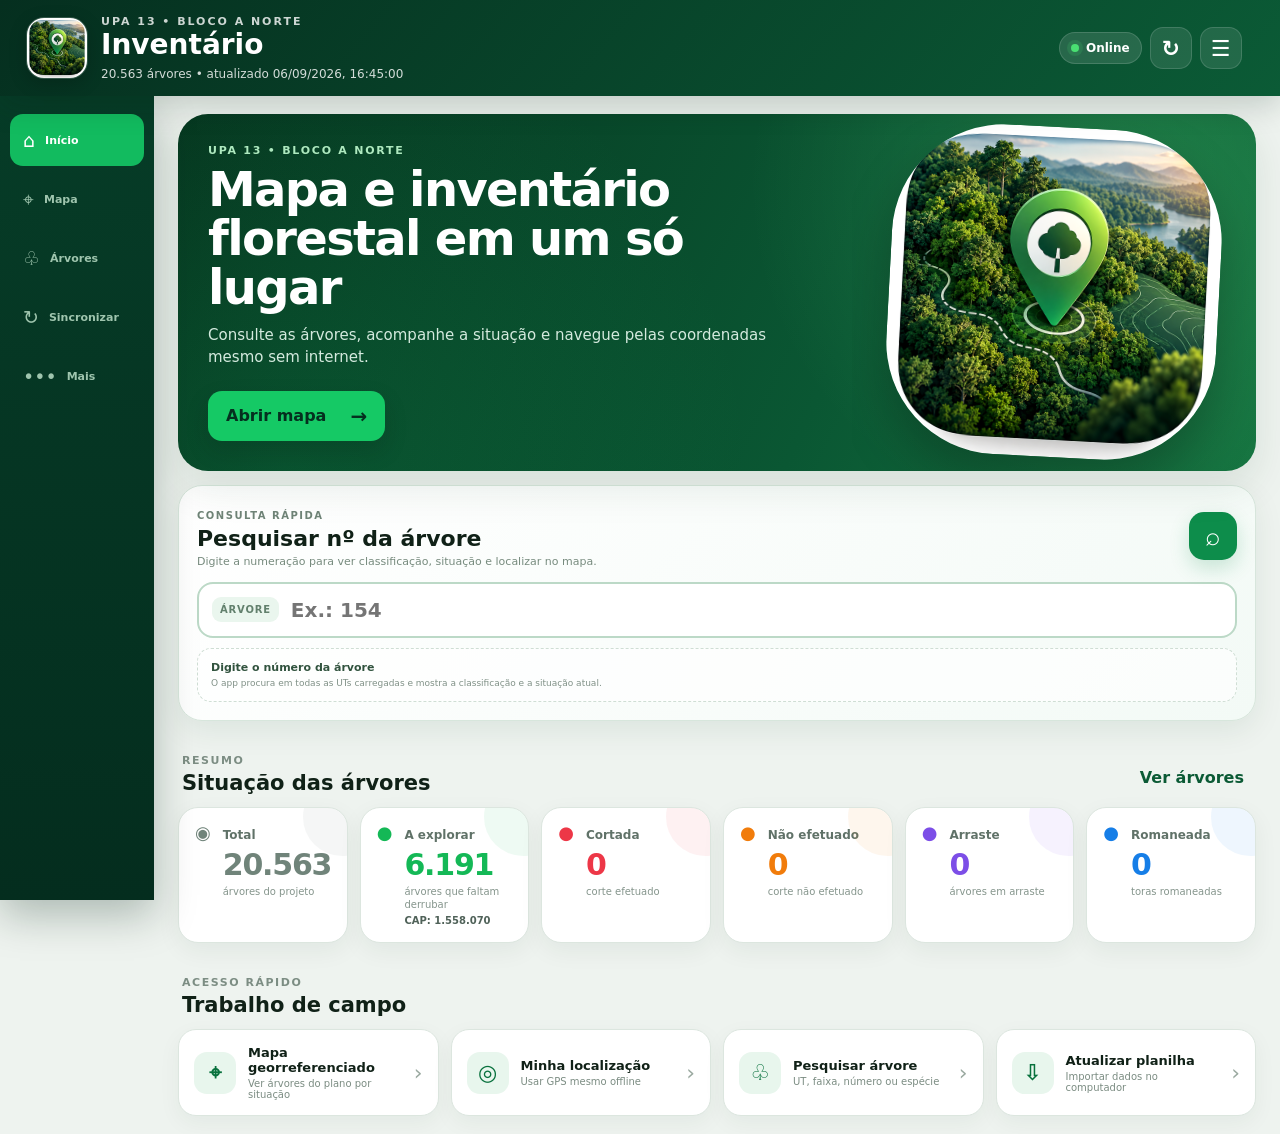
==== index.html @ c6505a41 "Add files via upload" ====
<!doctype html>
<html lang="pt-BR">
<head>
  <meta charset="utf-8">
  <meta name="viewport" content="width=device-width,initial-scale=1,viewport-fit=cover,user-scalable=no">
  <meta name="theme-color" content="#062d1d">
  <title>Inventário</title>
  <link rel="manifest" href="manifest.webmanifest">
  <link rel="stylesheet" href="styles.css">
</head>
<body>
<div class="app-shell">
  <header class="app-header">
    <div class="brand-block">
      <img src="app_icon.png" class="brand-icon" alt="">
      <div>
        <div class="mobile-brand">NOBRE FLORESTAL</div><div class="brand-name" id="projectHeaderName">UPA 13 • BLOCO A NORTE</div>
        <h1>Inventário</h1>
        <div class="header-meta"><span id="syncStatus">Sem dados carregados</span></div>
      </div>
    </div>
    <div class="header-actions">
      <span id="networkPill" class="network-pill"><i></i><span>Online</span></span>
      <button class="icon-action" id="syncBtn" title="Sincronizar" aria-label="Sincronizar">↻</button>
      <button class="icon-action" id="settingsBtn" title="Configurações" aria-label="Configurações">☰</button>
    </div>
  </header>

  <main class="main-content">
    <section class="screen active" id="homeScreen">
      <div class="hero-card">
        <div class="hero-copy">
          <span class="hero-kicker" id="projectHeroName">UPA 13 • BLOCO A NORTE</span>
          <h2>Mapa e inventário florestal em um só lugar</h2>
          <p>Consulte as árvores, acompanhe a situação e navegue pelas coordenadas mesmo sem internet.</p>
          <button class="primary-cta" data-go="map">Abrir mapa <span>→</span></button>
        </div>
        <div class="hero-art"><img src="app_icon.png" alt="Mapa florestal"></div>
      </div>


      <section class="home-tree-search">
        <div class="home-search-head">
          <div>
            <span>Consulta rápida</span>
            <h3>Pesquisar nº da árvore</h3>
            <p>Digite a numeração para ver classificação, situação e localizar no mapa.</p>
          </div>
          <div class="home-search-icon">⌕</div>
        </div>
        <div class="home-search-input">
          <span>Árvore</span>
          <input id="homeTreeSearch" inputmode="numeric" autocomplete="off" placeholder="Ex.: 154">
          <button id="homeTreeClear" hidden aria-label="Limpar pesquisa">×</button>
        </div>
        <div class="home-search-results" id="homeSearchResults">
          <div class="home-search-empty">
            <b>Digite o número da árvore</b>
            <small>O app procura em todas as UTs carregadas e mostra a classificação e a situação atual.</small>
          </div>
        </div>
      </section>

      <div class="section-title"><div><span>Resumo</span><h3>Situação das árvores</h3></div><button class="ghost-btn" data-go="trees">Ver árvores</button></div>
      <section class="kpi-grid">
        <article class="kpi-card total"><div class="kpi-icon">◉</div><div><span>Total</span><strong id="kpiTotal">0</strong><small>árvores do projeto</small></div></article>
        <article class="kpi-card explorar"><div class="kpi-icon">●</div><div><span>A explorar</span><strong id="kpiExplorar">0</strong><small id="kpiExplorarMeta">árvores que faltam derrubar</small><em id="kpiExplorarCap">CAP: 0</em></div></article>
        <article class="kpi-card cortada"><div class="kpi-icon">●</div><div><span>Cortada</span><strong id="kpiCorte">0</strong><small>corte efetuado</small></div></article>
        <article class="kpi-card nao"><div class="kpi-icon">●</div><div><span>Não efetuado</span><strong id="kpiNao">0</strong><small>corte não efetuado</small></div></article>
        <article class="kpi-card arraste"><div class="kpi-icon">●</div><div><span>Arraste</span><strong id="kpiArraste">0</strong><small>árvores em arraste</small></div></article>
        <article class="kpi-card romaneada"><div class="kpi-icon">●</div><div><span>Romaneada</span><strong id="kpiRomaneada">0</strong><small>toras romaneadas</small></div></article>
      </section>

      <div class="section-title"><div><span>Acesso rápido</span><h3>Trabalho de campo</h3></div></div>
      <div class="quick-grid">
        <button class="quick-card" data-go="map"><b class="quick-symbol">⌖</b><span><strong>Mapa georreferenciado</strong><small>Ver árvores do plano por situação</small></span><i>›</i></button>
        <button class="quick-card" id="locateQuick"><b class="quick-symbol">◎</b><span><strong>Minha localização</strong><small>Usar GPS mesmo offline</small></span><i>›</i></button>
        <button class="quick-card" data-go="trees"><b class="quick-symbol">♧</b><span><strong>Pesquisar árvore</strong><small>UT, faixa, número ou espécie</small></span><i>›</i></button>
        <button class="quick-card" id="importQuick"><b class="quick-symbol">⇩</b><span><strong>Atualizar planilha</strong><small>Importar dados no computador</small></span><i>›</i></button>
      </div>
    </section>

    <section class="screen map-screen" id="mapScreen">
      <div class="mobile-field-dashboard map-search-only">
        <div class="mobile-map-search">
          <span>⌕</span><input id="mapTreeSearch" inputmode="numeric" autocomplete="off" placeholder="Pesquisar nº da árvore..."><button id="mapTreeSearchBtn">Buscar</button>
        </div>
      </div>
      <div class="map-topbar">
        <div>
          <span id="projectMapName">UPA 13 • BLOCO A NORTE</span>
          <strong>Mapa georreferenciado</strong>
        </div>
        <div class="map-actions">
          <button class="map-round" id="filterMapBtn" title="Filtros">≡</button>
          <button class="map-round nav-location-btn" id="myLocationBtn" title="Minha localização / acompanhar GPS"><span class="nav-location-pointer">➤</span></button>
          <button class="map-round label-toggle active" id="labelsToggleBtn" title="Mostrar/ocultar numeração">Nº</button>
          <button class="map-round trees-toggle active" id="treesToggleBtn" title="Mostrar/ocultar árvores">Árv</button>
          <button class="map-round" id="fitMapBtn" title="Enquadrar">⌗</button>
        </div>
      </div>
      <div class="map-wrap" id="mapWrap">
        <canvas id="geoMap"></canvas>
        <div class="map-tools-dock" id="mapToolsDock" hidden>
          <button class="dock-btn" id="dockCenterBtn" title="Marcar ponto no mapa">📍</button>
          <button class="dock-btn" id="dockLabelBtn" title="Mostrar/ocultar numeração">✎</button>
          <button class="dock-btn" id="dockTrackBtn" title="Novo rastreio">〰</button>
          <button class="dock-btn" id="dockExportBtn" title="Exportar SHP">▤</button>
          <button class="dock-btn" id="dockFitBtn" title="Enquadrar mapa">⬈</button>
          <button class="dock-btn" id="dockTargetBtn" title="Centralizar localização">◎</button>
        </div>
        <div class="map-count" id="mapCount">0 árvores no mapa</div>
        <div class="map-legend" id="mapLegend">
          <span><i class="c-explorar"></i>A explorar</span>
          <span><i class="c-cortada"></i>Cortada</span>
          <span><i class="c-nao"></i>Não efetuado</span>
          <span><i class="c-arraste"></i>Arraste</span>
          <span><i class="c-romaneada"></i>Romaneada</span>
          <span class="map-note">A árvore permanece no mapa e troca de cor conforme a situação.</span>
        </div>
        <div class="nav-hud" id="navHud" hidden>
          <div class="nav-arrow" id="navArrow"><span>▲</span></div>
          <div><small>NAVEGAÇÃO OFFLINE</small><strong id="navDistance">—</strong><span id="navBearing">Aguardando GPS...</span></div>
          <button id="stopNavBtn">Parar</button>
        </div>
      </div>
      <div class="map-bottom-panel">
        <button class="track-toggle bottom" id="trackToggleBtn" title="Iniciar ou parar rastreamento do percurso"><span>●</span><b>Novo rastreio</b></button>
        <div class="track-hud bottom" id="trackHud" hidden>
          <div class="track-rec" id="trackRecDot">●</div>
          <div><small id="trackStatusText">ÚLTIMO PERCURSO</small><strong id="trackDistance">0 m</strong><span id="trackInfo">0 pontos • 00:00</span></div>
          <button id="trackExportBtn" hidden>Exportar SHP</button>
        </div>
      </div>
    </section>

    <section class="screen" id="treesScreen">
      <div class="screen-heading">
        <div><span>Inventário</span><h2>Árvores</h2><p id="resultCount">0 árvores</p></div>
        <button class="filter-button" id="filterTreesBtn">Filtros <b id="filterCount" hidden>0</b></button>
      </div>
      <div class="search-box"><span>⌕</span><input id="searchInput" placeholder="Buscar nº, espécie, UT, faixa, motosserrista..."><button id="clearSearch" hidden>×</button></div>
      <div class="status-chips" id="statusChips">
        <button class="active" data-status="">Todas</button><button data-status="A EXPLORAR">A explorar</button><button data-status="CORTADA">Cortada</button><button data-status="CORTE NÃO EFETUADO">Não efetuado</button><button data-status="ARRASTE">Arraste</button><button data-status="ROMANEADA">Romaneada</button>
      </div>
      <div class="tree-list" id="treeList"></div>
      <div class="pager" id="pager"><button id="prevPage">← Anterior</button><span id="pageInfo">1 / 1</span><button id="nextPage">Próxima →</button></div>
    </section>
  </main>

  <nav class="bottom-nav" id="bottomNav">
    <button class="active" data-go="home"><span>⌂</span><b>Início</b></button>
    <button data-go="map"><span>⌖</span><b>Mapa</b></button>
    <button data-go="trees"><span>♧</span><b>Árvores</b></button>
    <button id="navSync"><span>↻</span><b>Sincronizar</b></button>
    <button id="navMore"><span>•••</span><b>Mais</b></button>
  </nav>
</div>

<input id="excelFile" type="file" accept=".xls,.xlsx,.xlsm,.csv" hidden>
<input id="mapImageFile" type="file" accept="image/png,image/jpeg,image/webp" hidden>

<dialog id="filterDialog" class="modal-dialog">
  <form method="dialog" class="modal-card" onsubmit="return false">
    <div class="modal-head"><div><span>Refinar resultados</span><h2>Filtros</h2></div><button class="close-modal" type="button" value="cancel">×</button></div>
    <label>UT<select id="utFilter"><option value="">Todas</option></select></label>
    <label>Faixa<select id="faixaFilter"><option value="">Todas</option></select></label>
    <label>Motosserrista<select id="motoFilter"><option value="">Todos</option></select></label>
    <label>Situação<select id="statusFilter"><option value="">Todas</option><option>A EXPLORAR</option><option>CORTADA</option><option>CORTE NÃO EFETUADO</option><option>ARRASTE</option><option>ROMANEADA</option><option>SEM SITUAÇÃO</option></select></label>
    <div class="modal-actions"><button class="secondary-btn" id="clearFiltersBtn">Limpar</button><button class="primary-btn" id="applyFiltersBtn">Aplicar</button></div>
  </form>
</dialog>

<dialog id="settingsDialog" class="modal-dialog">
  <form method="dialog" class="modal-card settings-card" onsubmit="return false">
    <div class="modal-head"><div><span>Nobre Florestal</span><h2>Configurações</h2></div><button class="close-modal" type="button" value="cancel">×</button></div>
    <div class="setting-section"><h3>Sincronização PC ↔ celular</h3><p>Use a mesma URL e chave no computador e no celular. O celular guarda a última atualização para trabalhar offline.</p>
      <div class="settings-lock-row"><span class="settings-lock-badge">Bloqueado</span><button class="secondary-btn" id="settingsEditBtn">✎ Editar</button></div>
      <label>URL do Apps Script<input id="apiUrl" placeholder="https://script.google.com/macros/s/.../exec"></label>
      <label>Chave de sincronização<input id="syncKey" placeholder="NOBRE-UPA13-2026"></label>
      <button class="primary-btn full" id="saveSettingsBtn">Salvar alterações</button>
    </div>
    <div class="setting-section"><h3>Dados</h3>
      <div class="last-file-card"><span>✓</span><div><strong>Última planilha salva</strong><small id="lastWorkbookInfo">Carregando...</small></div></div>
      <button class="settings-row" id="importBtn"><span>⇩</span><div><strong>Carregar planilha</strong><small>.xls, .xlsx ou .csv</small></div><i>›</i></button>
      <button class="settings-row" id="watchFileBtn"><span>↻</span><div><strong>Vincular planilha automática</strong><small>Chrome/Edge no computador</small></div><i>›</i></button>
      <button class="settings-row" id="refreshCloudBtn"><span>☁</span><div><strong>Buscar atualização</strong><small>Sincronizar agora</small></div><i>›</i></button>
    </div>
    <div class="setting-section pc-only project-map-section"><h3>Novo projeto / mapa georreferenciado</h3>
      <p>Para UPA 14, UPA 15 e outros projetos: carregue a nova planilha e depois o mapa. O nome da UPA é lido da planilha; o bloco pode ser lido da planilha ou informado aqui.</p>
      <div class="project-grid">
        <label>UPA<input id="projectUpaInput" placeholder="Ex.: 14"></label>
        <label>Bloco<input id="projectBlockInput" placeholder="Ex.: A NORTE"></label>
      </div>
      <div class="last-file-card map-file-card"><span>⌖</span><div><strong>Mapa atual do projeto</strong><small id="mapFileInfo">Mapa padrão UPA 13</small></div></div>
      <button class="settings-row" id="mapImportBtn"><span>▣</span><div><strong>Adicionar / trocar mapa</strong><small>PNG, JPG ou WEBP</small></div><i>›</i></button>
      <div class="map-calibration-card">
        <strong>Encaixe das árvores no mapa</strong>
        <small>Use “Auto encaixar” e, se necessário, ajuste os limites pelas coordenadas do mapa.</small>
        <div class="bounds-grid">
          <label>Norte<input id="mapNorthInput" inputmode="decimal"></label>
          <label>Sul<input id="mapSouthInput" inputmode="decimal"></label>
          <label>Oeste<input id="mapWestInput" inputmode="decimal"></label>
          <label>Leste<input id="mapEastInput" inputmode="decimal"></label>
        </div>
        <button class="secondary-btn full" id="autoFitBoundsBtn">Auto encaixar pelas árvores</button>
      </div>
      <button class="primary-btn full" id="saveProjectMapBtn">Salvar projeto e enviar aos celulares</button>
    </div>
    <div class="setting-section"><h3>Modo offline</h3><div class="offline-info"><b>✓</b><div><strong>Mapa e dados locais</strong><small>Depois da primeira sincronização, o inventário e o mapa do projeto ficam salvos no aparelho. A navegação usa GPS offline e mostra sua posição com ponto azul até o destino.</small></div></div></div>
  </form>
</dialog>

<dialog id="treeDialog" class="sheet-dialog">
  <div class="tree-sheet">
    <div class="sheet-grabber"></div>
    <button class="sheet-close" id="closeTreeDialog">×</button>
    <div class="tree-status" id="treeStatus"><i></i><span>Situação</span></div>
    <h2 id="treeDialogTitle">Árvore</h2>
    <p id="treeSubtitle"></p>
    <div class="tree-details" id="treeDetails"></div>
    <div class="tree-actions" id="treeActions"></div>
  </div>
</dialog>

<div class="toast" id="toast" hidden></div>
<script src="initial_data.js"></script>
<script src="app.js"></script>
</body>
</html>
---- styles.css ----
:root{
  --bg:#eef3ef;--surface:#fff;--surface2:#f7faf8;--ink:#102117;--muted:#6b7d72;--line:#dce6df;
  --brand:#073c26;--brand2:#0b5a35;--brand3:#0fa958;--green:#35d35f;--red:#ff404d;--amber:#ff8a19;--purple:#8b5cf6;--blue:#2693ff;--gray:#9aa7a0;
  --shadow:0 16px 42px rgba(7,55,32,.10);--shadow2:0 8px 24px rgba(7,55,32,.12);--radius:22px
}
*{box-sizing:border-box}html,body{margin:0;min-height:100%;background:var(--bg);color:var(--ink);font-family:Inter,ui-sans-serif,system-ui,-apple-system,"Segoe UI",Arial,sans-serif;-webkit-tap-highlight-color:transparent}button,input,select{font:inherit}button{cursor:pointer}.app-shell{min-height:100vh;padding-bottom:86px}.app-header{height:108px;padding:18px clamp(18px,3vw,42px);background:linear-gradient(130deg,#052f1f,#0b5b36);display:flex;align-items:center;justify-content:space-between;color:#fff;position:sticky;top:0;z-index:50;box-shadow:0 10px 28px rgba(2,35,20,.18)}.brand-block{display:flex;gap:13px;align-items:center}.brand-icon{width:62px;height:62px;border-radius:18px;object-fit:cover;box-shadow:0 5px 18px rgba(0,0,0,.18);border:1px solid rgba(255,255,255,.18)}.brand-name{font-size:11px;letter-spacing:.18em;opacity:.8;font-weight:800}.app-header h1{font-size:28px;line-height:1;margin:3px 0 8px}.header-meta{font-size:12px;opacity:.82}.header-actions{display:flex;align-items:center;gap:8px}.network-pill{display:flex;align-items:center;gap:7px;background:rgba(255,255,255,.12);border:1px solid rgba(255,255,255,.14);padding:8px 11px;border-radius:999px;font-size:12px;font-weight:800}.network-pill i{width:8px;height:8px;border-radius:50%;background:#49df72;box-shadow:0 0 0 4px rgba(73,223,114,.14)}.network-pill.offline i{background:#ffb22c}.icon-action{width:42px;height:42px;border-radius:13px;border:1px solid rgba(255,255,255,.14);background:rgba(255,255,255,.10);color:#fff;font-size:22px;font-weight:800}.main-content{max-width:1480px;margin:0 auto;padding:22px clamp(14px,3vw,36px)}.screen{display:none}.screen.active{display:block}.hero-card{min-height:260px;border-radius:30px;overflow:hidden;background:linear-gradient(115deg,#06351f 0%,#0a5733 62%,#157340 100%);color:#fff;display:grid;grid-template-columns:1.25fr .75fr;box-shadow:var(--shadow);position:relative}.hero-card:before{content:"";position:absolute;inset:0;background:radial-gradient(circle at 85% 20%,rgba(116,255,147,.18),transparent 36%),radial-gradient(circle at 10% 100%,rgba(20,190,102,.14),transparent 45%)}.hero-copy{padding:38px;position:relative;z-index:2;display:flex;flex-direction:column;align-items:flex-start;justify-content:center}.hero-kicker{font-size:11px;letter-spacing:.16em;font-weight:800;color:#aee9bf}.hero-copy h2{font-size:clamp(28px,4vw,48px);max-width:780px;line-height:1.02;margin:8px 0 12px;letter-spacing:-.035em}.hero-copy p{font-size:15px;line-height:1.5;max-width:620px;color:#d4eade;margin:0 0 22px}.primary-cta{border:0;background:#15c965;color:#052f1f;font-weight:900;padding:13px 18px;border-radius:14px;display:flex;gap:24px;align-items:center;box-shadow:0 10px 22px rgba(7,28,15,.18)}.primary-cta span{font-size:20px}.hero-art{position:relative;z-index:2;display:flex;align-items:center;justify-content:center;overflow:hidden}.hero-art img{width:min(330px,85%);aspect-ratio:1;object-fit:cover;border-radius:34%;transform:rotate(3deg);box-shadow:0 25px 50px rgba(0,0,0,.26)}.section-title{margin:28px 4px 12px;display:flex;justify-content:space-between;align-items:end;gap:14px}.section-title span,.screen-heading span,.modal-head span{font-size:11px;text-transform:uppercase;letter-spacing:.14em;color:#7c8d83;font-weight:900}.section-title h3{margin:3px 0 0;font-size:21px}.ghost-btn{border:0;background:transparent;color:var(--brand2);font-weight:900;padding:8px}.kpi-grid{display:grid;grid-template-columns:repeat(6,minmax(0,1fr));gap:12px}.kpi-card{min-height:130px;background:#fff;border:1px solid var(--line);border-radius:20px;padding:16px;box-shadow:0 8px 24px rgba(14,59,35,.06);display:flex;gap:12px;align-items:flex-start;position:relative;overflow:hidden}.kpi-card:after{content:"";position:absolute;width:78px;height:78px;border-radius:50%;right:-34px;top:-30px;background:currentColor;opacity:.07}.kpi-card .kpi-icon{font-size:18px;line-height:1;color:currentColor}.kpi-card span{font-size:12px;color:#607268;font-weight:800}.kpi-card strong{font-size:30px;line-height:1.1;display:block;margin:5px 0 4px;letter-spacing:-.04em}.kpi-card small{display:block;color:#85958c;font-size:10px;line-height:1.3}.kpi-card em{display:block;font-style:normal;color:#506259;font-size:10px;margin-top:4px;font-weight:800}.kpi-card.total{color:#70847a}.kpi-card.explorar{color:#14b856}.kpi-card.cortada{color:#ed3747}.kpi-card.nao{color:#f17c0b}.kpi-card.arraste{color:#7c4ee7}.kpi-card.romaneada{color:#167ee7}.quick-grid{display:grid;grid-template-columns:repeat(4,minmax(0,1fr));gap:12px}.quick-card{border:1px solid var(--line);background:#fff;border-radius:18px;padding:15px;text-align:left;display:flex;align-items:center;gap:12px;box-shadow:0 7px 22px rgba(12,57,33,.05);color:var(--ink)}.quick-card:hover{transform:translateY(-1px);box-shadow:var(--shadow2)}.quick-symbol{width:42px;height:42px;border-radius:13px;background:#e8f6ed;color:#08713d;display:grid;place-items:center;font-size:22px}.quick-card span{flex:1}.quick-card strong{font-size:13px;display:block}.quick-card small{font-size:10px;color:#7b8c82;display:block;margin-top:3px}.quick-card i{font-style:normal;font-size:22px;color:#9aa9a0}.map-screen.active{display:flex;flex-direction:column;height:calc(100vh - 216px);min-height:540px}.map-topbar{display:flex;justify-content:space-between;align-items:center;padding:0 4px 12px}.map-topbar span{display:block;font-size:10px;color:#75867c;font-weight:900;letter-spacing:.12em}.map-topbar strong{display:block;font-size:19px;margin-top:2px}.map-actions{display:flex;gap:7px}.map-round{width:42px;height:42px;border-radius:13px;background:#fff;border:1px solid var(--line);box-shadow:0 4px 14px rgba(10,55,32,.08);font-size:20px;color:#17492e}.map-wrap{position:relative;flex:1;min-height:440px;border-radius:24px;overflow:hidden;background:#e5ebe7;box-shadow:var(--shadow);border:1px solid #ccd9d0;touch-action:none}#geoMap{width:100%;height:100%;display:block;background:#fff}.zoom-control{position:absolute;right:14px;top:14px;background:#fff;border-radius:14px;box-shadow:0 6px 18px rgba(0,0,0,.14);overflow:hidden}.zoom-control button{display:block;width:44px;height:42px;border:0;background:#fff;font-size:23px;font-weight:800;color:#254835}.zoom-control button+button{border-top:1px solid #e4ebe6}.map-hint{position:absolute;left:50%;top:14px;transform:translateX(-50%);background:rgba(4,44,27,.88);color:#fff;font-size:10px;padding:8px 11px;border-radius:999px;pointer-events:none;white-space:nowrap}.map-legend{position:absolute;left:14px;bottom:14px;background:rgba(5,44,28,.92);color:#fff;padding:10px 12px;border-radius:14px;display:flex;flex-wrap:wrap;gap:8px 12px;max-width:min(600px,calc(100% - 28px));font-size:10px;box-shadow:0 8px 24px rgba(0,0,0,.18)}.map-legend span{display:flex;align-items:center;gap:5px}.map-legend i{width:9px;height:9px;border-radius:50%;border:1px solid rgba(255,255,255,.7)}.c-explorar{background:var(--green)}.c-cortada{background:var(--red)}.c-nao{background:var(--amber)}.c-arraste{background:var(--purple)}.c-romaneada{background:var(--blue)}.nav-hud{position:absolute;left:50%;bottom:58px;transform:translateX(-50%);width:min(620px,calc(100% - 28px));background:linear-gradient(115deg,#052f20,#0b6038);color:#fff;border-radius:19px;padding:12px 14px;display:grid;grid-template-columns:54px 1fr auto;gap:12px;align-items:center;box-shadow:0 12px 36px rgba(0,0,0,.28)}.nav-hud[hidden]{display:none}.nav-arrow{width:48px;height:48px;border-radius:50%;display:grid;place-items:center;background:#16c865;color:#042d1c;font-size:30px;font-weight:900;transition:transform .2s}.nav-hud small{display:block;font-size:8px;letter-spacing:.12em;color:#b9dfc7}.nav-hud strong{display:inline-block;font-size:22px;margin-right:10px}.nav-hud span{font-size:10px;color:#d3e9da}.nav-hud button{border:0;background:#ff4655;color:#fff;border-radius:11px;padding:10px 12px;font-weight:900}.screen-heading{display:flex;justify-content:space-between;gap:16px;align-items:end}.screen-heading h2{margin:2px 0 2px;font-size:29px}.screen-heading p{margin:0;color:#7d8d84;font-size:11px}.filter-button{border:1px solid var(--line);background:#fff;border-radius:13px;padding:10px 13px;font-weight:900;color:#234a34;box-shadow:0 5px 18px rgba(10,56,32,.07)}.filter-button b{background:#0d9b51;color:#fff;font-size:9px;border-radius:999px;padding:2px 5px}.search-box{margin:16px 0 10px;background:#fff;border:1px solid var(--line);border-radius:16px;height:50px;display:flex;align-items:center;padding:0 14px;gap:9px;box-shadow:0 5px 18px rgba(10,56,32,.05)}.search-box span{font-size:21px;color:#74867a}.search-box input{border:0;outline:0;flex:1;background:transparent;color:var(--ink);min-width:0}.search-box button{border:0;background:#edf3ef;width:28px;height:28px;border-radius:50%;font-size:18px;color:#607267}.status-chips{display:flex;gap:7px;overflow:auto;padding:2px 0 11px;scrollbar-width:none}.status-chips::-webkit-scrollbar{display:none}.status-chips button{border:1px solid #cfdad3;background:#fff;color:#53665b;border-radius:999px;padding:8px 11px;font-size:10px;font-weight:800;white-space:nowrap}.status-chips button.active{background:#0b7b44;color:#fff;border-color:#0b7b44}.tree-list{display:grid;grid-template-columns:repeat(2,minmax(0,1fr));gap:10px}.tree-row{border:1px solid var(--line);background:#fff;border-radius:17px;padding:12px 13px;display:grid;grid-template-columns:12px 1fr auto;gap:10px;align-items:center;box-shadow:0 5px 18px rgba(12,56,33,.04);text-align:left;color:var(--ink)}.tree-row .status-dot{width:11px;height:11px;border-radius:50%;box-shadow:0 0 0 4px rgba(0,0,0,.03)}.tree-main strong{font-size:13px;display:block}.tree-main b{font-size:11px;color:#31543e}.tree-main small{display:block;color:#7e8f85;font-size:10px;margin-top:2px}.tree-side{text-align:right}.tree-side span{display:block;font-size:9px;font-weight:900;border-radius:999px;padding:4px 6px;background:#eff4f0;max-width:120px}.tree-side i{font-style:normal;color:#9aaba1;font-size:20px}.pager{display:flex;justify-content:center;align-items:center;gap:16px;padding:16px 0}.pager button{border:1px solid var(--line);background:#fff;border-radius:11px;padding:8px 11px;font-size:10px;font-weight:900;color:#244a35}.pager span{font-size:10px;color:#77897e}.bottom-nav{position:fixed;left:50%;bottom:12px;transform:translateX(-50%);width:min(760px,calc(100% - 22px));height:66px;background:rgba(5,48,31,.96);backdrop-filter:blur(18px);border:1px solid rgba(255,255,255,.10);border-radius:22px;display:grid;grid-template-columns:repeat(5,1fr);z-index:60;box-shadow:0 15px 40px rgba(4,36,22,.28);padding:5px}.bottom-nav button{border:0;background:transparent;color:#9fc5ae;border-radius:15px;display:flex;flex-direction:column;align-items:center;justify-content:center;gap:2px}.bottom-nav button.active{background:rgba(40,215,107,.15);color:#50e67f}.bottom-nav span{font-size:20px;line-height:1}.bottom-nav b{font-size:9px}.modal-dialog,.sheet-dialog{border:0;padding:0;background:transparent}.modal-dialog::backdrop,.sheet-dialog::backdrop{background:rgba(2,24,14,.55);backdrop-filter:blur(3px)}.modal-card{width:min(520px,92vw);max-height:88vh;overflow:auto;background:#f9fcfa;border-radius:23px;padding:20px;box-shadow:0 25px 90px rgba(0,0,0,.32)}.modal-head{display:flex;justify-content:space-between;align-items:start;margin-bottom:15px}.modal-head h2{margin:2px 0 0;font-size:25px}.close-modal,.sheet-close{border:0;background:#edf3ef;color:#52675a;border-radius:50%;width:36px;height:36px;font-size:22px}.modal-card label{display:flex;flex-direction:column;gap:6px;font-size:10px;text-transform:uppercase;letter-spacing:.08em;font-weight:900;color:#61756a;margin-bottom:10px}.modal-card input,.modal-card select{height:45px;border:1px solid #cedbd2;background:#fff;border-radius:12px;padding:0 12px;outline:0;color:#1e3928;text-transform:none;letter-spacing:0;font-weight:600}.modal-actions{display:grid;grid-template-columns:1fr 1fr;gap:9px;margin-top:14px}.primary-btn,.secondary-btn{border:0;border-radius:13px;padding:12px;font-weight:900}.primary-btn{background:#0eaa58;color:#fff}.secondary-btn{background:#e7efe9;color:#31523d}.primary-btn.full{width:100%}.setting-section{padding:14px 0;border-top:1px solid #e1e9e3}.setting-section:first-of-type{border-top:0}.setting-section h3{font-size:13px;margin:0 0 6px}.setting-section p{font-size:10px;line-height:1.5;color:#778a7e;margin:0 0 12px}.settings-row{width:100%;border:0;background:#fff;border-bottom:1px solid #edf1ee;padding:11px 7px;display:grid;grid-template-columns:36px 1fr auto;align-items:center;gap:8px;text-align:left;color:#163323}.settings-row>span{width:34px;height:34px;border-radius:10px;background:#e9f7ee;display:grid;place-items:center;color:#0c8848;font-size:18px}.settings-row strong{display:block;font-size:11px}.settings-row small{display:block;font-size:9px;color:#809087;margin-top:2px}.settings-row i{font-style:normal;color:#98a79f;font-size:19px}.offline-info{display:flex;gap:10px;background:#eaf8ef;border:1px solid #cfead9;border-radius:14px;padding:12px;color:#205737}.offline-info>b{width:27px;height:27px;display:grid;place-items:center;border-radius:50%;background:#18bd5f;color:#fff}.offline-info strong{display:block;font-size:11px}.offline-info small{display:block;font-size:9px;color:#5f7c69;line-height:1.45;margin-top:3px}.sheet-dialog{margin:auto auto 0;width:100%;max-width:none}.tree-sheet{position:relative;width:min(680px,100%);margin:0 auto;background:#f9fcfa;border-radius:28px 28px 0 0;padding:12px 20px max(22px,env(safe-area-inset-bottom));max-height:86vh;overflow:auto;box-shadow:0 -20px 60px rgba(0,0,0,.28)}.sheet-grabber{width:44px;height:5px;border-radius:99px;background:#c5d2ca;margin:0 auto 12px}.sheet-close{position:absolute;right:18px;top:17px}.tree-status{display:flex;align-items:center;gap:7px;font-size:11px;font-weight:900;text-transform:uppercase;letter-spacing:.05em}.tree-status i{width:11px;height:11px;border-radius:50%}.tree-sheet h2{font-size:26px;margin:7px 0 2px}.tree-sheet>p{margin:0 0 14px;color:#75877c;font-size:11px}.tree-details{display:grid;grid-template-columns:repeat(3,1fr);gap:8px}.detail{background:#fff;border:1px solid #e0e8e2;border-radius:13px;padding:9px}.detail span{font-size:8px;text-transform:uppercase;letter-spacing:.08em;color:#83938a;font-weight:900;display:block}.detail strong{font-size:11px;display:block;margin-top:3px;word-break:break-word}.tree-actions{display:grid;grid-template-columns:1.4fr 1fr 1fr;gap:8px;margin-top:14px}.tree-actions button{border:0;border-radius:13px;padding:12px 8px;font-size:10px;font-weight:900}.tree-actions .nav-offline{background:#0fb85d;color:#fff}.tree-actions .maps-online{background:#e8f1eb;color:#24543a}.tree-actions .waze-online{background:#e8f1eb;color:#24543a}.toast{position:fixed;left:50%;bottom:92px;transform:translateX(-50%);z-index:1000;background:#073c27;color:#fff;padding:11px 14px;border-radius:12px;box-shadow:0 12px 30px rgba(0,0,0,.24);font-size:11px;max-width:90vw}.toast[hidden]{display:none}

.home-tree-search{margin:18px 0 4px;background:linear-gradient(135deg,#ffffff,#f3faf6);border:1px solid #d7e6dc;border-radius:24px;padding:18px;box-shadow:0 10px 30px rgba(8,61,34,.08)}
.home-search-head{display:flex;align-items:center;justify-content:space-between;gap:18px}
.home-search-head span{font-size:10px;text-transform:uppercase;letter-spacing:.15em;color:#6f8477;font-weight:900}
.home-search-head h3{font-size:22px;margin:3px 0 4px}
.home-search-head p{margin:0;color:#778b7e;font-size:11px}
.home-search-icon{width:48px;height:48px;border-radius:15px;background:#0d8d4b;color:#fff;display:grid;place-items:center;font-size:26px;box-shadow:0 8px 20px rgba(13,141,75,.2)}
.home-search-input{margin-top:14px;height:56px;border:2px solid #bcd9c7;border-radius:16px;background:#fff;display:flex;align-items:center;padding:0 13px;gap:10px;transition:.2s}
.home-search-input:focus-within{border-color:#10a958;box-shadow:0 0 0 4px rgba(16,169,88,.10)}
.home-search-input>span{font-size:10px;font-weight:900;letter-spacing:.08em;text-transform:uppercase;color:#62806d;background:#eaf6ee;padding:7px 8px;border-radius:9px}
.home-search-input input{border:0;outline:0;flex:1;min-width:0;font-size:20px;font-weight:800;color:#153d28;background:transparent}
.home-search-input button{border:0;background:#eef4f0;color:#536b5c;width:30px;height:30px;border-radius:50%;font-size:20px}
.home-search-results{margin-top:10px;display:grid;gap:8px}
.home-search-empty{border:1px dashed #cfded4;background:rgba(255,255,255,.65);border-radius:14px;padding:12px 13px}
.home-search-empty b{display:block;font-size:11px;color:#31533e}
.home-search-empty small{display:block;font-size:9px;color:#809187;margin-top:3px;line-height:1.4}
.home-result-row{width:100%;border:1px solid #dbe7df;background:#fff;border-radius:15px;padding:11px 12px;display:grid;grid-template-columns:12px 1fr auto;gap:10px;align-items:center;text-align:left;color:var(--ink);box-shadow:0 5px 16px rgba(8,54,31,.04)}
.home-result-row .result-dot{width:11px;height:11px;border-radius:50%}
.home-result-main strong{display:block;font-size:13px}
.home-result-main b{display:block;font-size:10px;color:#42634e;margin-top:2px}
.home-result-main small{display:block;font-size:9px;color:#7a8d81;margin-top:2px}
.home-result-side{text-align:right;display:flex;flex-direction:column;align-items:flex-end;gap:4px}
.home-result-side .class-badge{font-size:8px;font-weight:900;border-radius:999px;padding:4px 7px;background:#eef5f0;color:#3a5b46;max-width:130px}
.home-result-side .status-badge{font-size:8px;font-weight:900;color:#fff;border-radius:999px;padding:4px 7px}
.map-count{position:absolute;right:14px;bottom:14px;background:rgba(255,255,255,.94);color:#254633;padding:8px 10px;border-radius:11px;font-size:9px;font-weight:900;box-shadow:0 5px 18px rgba(0,0,0,.14)}
.classification-pill{display:inline-flex;align-items:center;gap:5px;border-radius:999px;background:#e8f5ed;color:#1d6239;padding:5px 8px;font-size:9px;font-weight:900;text-transform:uppercase;letter-spacing:.04em;margin-left:8px}

@media(max-width:1100px){.kpi-grid{grid-template-columns:repeat(3,1fr)}.quick-grid{grid-template-columns:repeat(2,1fr)}.hero-card{grid-template-columns:1.4fr .6fr}.tree-list{grid-template-columns:1fr}}
@media(max-width:700px){.app-header{height:92px;padding:13px 14px}.brand-icon{width:50px;height:50px;border-radius:15px}.brand-name{font-size:9px}.app-header h1{font-size:23px;margin-bottom:5px}.header-meta{font-size:9px;max-width:210px;white-space:nowrap;overflow:hidden;text-overflow:ellipsis}.network-pill{padding:7px 9px}.network-pill span{display:none}.icon-action{width:38px;height:38px}.main-content{padding:12px 10px}.hero-card{min-height:205px;grid-template-columns:1fr}.hero-copy{padding:23px}.hero-copy h2{font-size:28px;max-width:88%;margin-top:6px}.hero-copy p{font-size:12px;max-width:82%}.hero-art{position:absolute;right:-30px;bottom:-30px;width:180px;opacity:.38}.hero-art img{width:100%;border-radius:35%}.kpi-grid{grid-template-columns:repeat(2,1fr);gap:8px}.kpi-card{min-height:112px;padding:12px}.kpi-card strong{font-size:25px}.quick-grid{grid-template-columns:1fr;gap:8px}.quick-card{padding:12px}.section-title{margin-top:20px}.map-screen.active{height:calc(100vh - 184px);min-height:470px}.map-topbar{padding:0 3px 8px}.map-topbar strong{font-size:16px}.map-round{width:38px;height:38px}.map-wrap{border-radius:19px;min-height:390px}.map-hint{top:10px;font-size:8px;max-width:68%;overflow:hidden;text-overflow:ellipsis}.map-legend{left:10px;bottom:10px;right:10px;max-width:none;padding:8px 9px;font-size:8px}.zoom-control{right:10px;top:56px}.zoom-control button{width:38px;height:37px}.nav-hud{bottom:48px;grid-template-columns:44px 1fr auto;padding:10px}.nav-arrow{width:40px;height:40px}.nav-hud strong{font-size:18px}.screen-heading h2{font-size:25px}.tree-details{grid-template-columns:repeat(2,1fr)}.tree-actions{grid-template-columns:1fr 1fr}.tree-actions .nav-offline{grid-column:1/-1;order:-1}.bottom-nav{bottom:7px;height:62px;border-radius:19px}.modal-card{padding:17px}.tree-sheet{padding-left:14px;padding-right:14px}}
@media(max-width:390px){.kpi-card{min-height:105px}.kpi-card .kpi-icon{display:none}.kpi-card strong{font-size:23px}.tree-details{grid-template-columns:1fr 1fr}.hero-copy h2{font-size:25px}.hero-copy p{max-width:90%}}


@media(max-width:700px){
  .home-tree-search{padding:14px;border-radius:19px;margin-top:12px}
  .home-search-head h3{font-size:18px}
  .home-search-head p{font-size:9px}
  .home-search-icon{width:42px;height:42px;border-radius:13px}
  .home-search-input{height:52px}
  .home-search-input input{font-size:18px}
  .home-result-row{grid-template-columns:10px 1fr auto;padding:10px}
  .home-result-side .class-badge,.home-result-side .status-badge{font-size:7px}
  .map-count{right:10px;bottom:52px;font-size:8px}
}

/* V2.4 — visual de campo aprovado */
.map-note{opacity:.78;font-size:9px}.kpi-card.sem{color:#7d8d84}
@media(min-width:1101px){
  .app-shell{padding-bottom:0;padding-left:154px}.app-header{height:96px;margin-left:-154px;padding-left:26px}.main-content{max-width:none;padding:18px 24px}.bottom-nav{position:fixed;left:0;top:96px;bottom:0;width:154px;height:auto;transform:none;border-radius:0;background:linear-gradient(180deg,#063c27,#042d1e);display:flex;flex-direction:column;justify-content:flex-start;padding:18px 10px;gap:7px;border:0;z-index:45}.bottom-nav button{width:100%;height:52px;display:flex;flex-direction:row;justify-content:flex-start;gap:10px;padding:0 13px;border-radius:13px}.bottom-nav button.active{background:#12bb5f;border-color:#12bb5f;color:white}.bottom-nav span{font-size:19px}.bottom-nav b{font-size:11px}.map-screen.active{height:calc(100vh - 132px);min-height:650px}.map-wrap{border-radius:20px}.kpi-grid{grid-template-columns:repeat(6,minmax(150px,1fr))}.hero-card{min-height:225px}.hero-copy{padding:30px}.home-tree-search{margin-top:14px}.tree-sheet{border-radius:28px 28px 0 0}}


/* ===== V2.5 ANDROID — layout de campo aprovado ===== */
.mobile-brand,.mobile-field-dashboard{display:none}
@media(max-width:700px){
  :root{--mobile-dark:#063d28;--mobile-deep:#052f20;--mobile-green:#21d566;--mobile-card:#0b3225}
  html,body{background:#041f16;overscroll-behavior:none}
  body{color:#f5fff8}
  .app-shell{background:#061f17;min-height:100dvh;padding-bottom:76px}
  .app-header{height:74px;position:sticky;top:0;background:linear-gradient(180deg,#06422c,#053822);padding:9px 12px;border-bottom:1px solid rgba(255,255,255,.12);box-shadow:0 5px 18px rgba(0,0,0,.28);z-index:100}
  .brand-block{gap:10px;min-width:0}.brand-icon{width:47px;height:47px;border-radius:14px;border:2px solid rgba(255,255,255,.72);box-shadow:0 4px 12px rgba(0,0,0,.25)}
  .mobile-brand{display:block;font-size:17px;line-height:1;color:#fff;font-weight:1000;letter-spacing:.02em;white-space:nowrap}.brand-name{font-size:8px;color:#a7d4b7;margin-top:5px}.app-header h1{display:none}.header-meta{display:none}
  .header-actions{gap:6px}.network-pill{height:34px;padding:0 9px;border:1px solid rgba(255,255,255,.18);background:rgba(255,255,255,.08);color:#fff}.network-pill span{display:inline;font-size:9px}.network-pill i{background:#42ef7a;box-shadow:0 0 0 3px rgba(66,239,122,.12)}.icon-action{width:36px;height:36px;background:rgba(255,255,255,.09);border:1px solid rgba(255,255,255,.15);color:#fff;border-radius:11px}
  .main-content{padding:0;background:#061f17}.screen{padding:0}.screen:not(.map-screen){padding:12px}
  #homeScreen{color:#173a28;background:#f3f7f4}.hero-card{display:none}.home-tree-search{margin-top:0}.section-title h3{color:#153a28}
  .map-screen.active{display:flex;flex-direction:column;height:calc(100dvh - 146px);min-height:560px;background:#061f17;color:#fff;overflow:hidden}
  .mobile-field-dashboard{display:block;padding:9px 10px 8px;background:linear-gradient(180deg,#073a28,#062d21);border-bottom:1px solid rgba(255,255,255,.08);flex:none}
  .mobile-main-kpis{display:grid;grid-template-columns:1fr 1fr;gap:7px}.mobile-main-kpis article{min-height:67px;border:1px solid rgba(255,255,255,.18);border-radius:11px;padding:8px 10px;background:rgba(255,255,255,.045);box-shadow:inset 0 1px rgba(255,255,255,.05)}.mobile-main-kpis article.green{border-color:#27d86d;background:linear-gradient(135deg,rgba(31,197,92,.18),rgba(9,80,47,.38))}.mobile-main-kpis span{display:block;font-size:10px;font-weight:900;color:#e8f6ed}.mobile-main-kpis strong{display:block;font-size:26px;line-height:1.05;margin-top:5px;color:#fff}.mobile-main-kpis .green strong{color:#48ef83}.mobile-main-kpis small{font-size:8px;color:#a9d5b8}
  .mobile-mini-kpis{display:grid;grid-template-columns:repeat(4,1fr);gap:5px;margin-top:6px}.mobile-mini-kpis article{background:#0a2f22;border:1px solid rgba(255,255,255,.13);border-radius:9px;padding:6px 4px;text-align:center;min-width:0}.mobile-mini-kpis span{display:block;height:23px;font-size:7px;line-height:1.2;color:#d5e9dc;font-weight:800}.mobile-mini-kpis strong{display:block;font-size:17px;color:#fff}.mobile-mini-kpis article:nth-child(1) strong{color:#ff5560}.mobile-mini-kpis article:nth-child(2) strong{color:#ff9b35}.mobile-mini-kpis article:nth-child(3) strong{color:#a679ff}.mobile-mini-kpis article:nth-child(4) strong{color:#43a4ff}
  .mobile-map-search{height:43px;margin-top:7px;border-radius:11px;background:#f9fbfa;display:flex;align-items:center;padding:0 6px 0 10px;gap:7px;box-shadow:0 3px 9px rgba(0,0,0,.18)}.mobile-map-search>span{color:#214738;font-size:21px}.mobile-map-search input{flex:1;min-width:0;border:0;outline:0;background:transparent;font-size:13px;color:#183629;font-weight:700}.mobile-map-search button{height:32px;border:0;border-radius:9px;background:#16b95a;color:#fff;font-size:10px;font-weight:900;padding:0 13px}
  .map-topbar{height:40px;min-height:40px;padding:4px 10px;background:#08291e;display:flex;align-items:center}.map-topbar>div:first-child span{display:none}.map-topbar>div:first-child strong{font-size:12px;color:#fff}.map-actions{gap:5px}.map-round{width:31px;height:31px;border-radius:9px;background:#123c2d;border:1px solid rgba(255,255,255,.12);color:#fff}
  .map-wrap{flex:1;min-height:0;height:auto;border:0;border-radius:0;background:#e9eeea;box-shadow:none;overflow:hidden}.map-wrap canvas{touch-action:none}.map-hint{top:8px;left:50%;transform:translateX(-50%);max-width:76%;padding:6px 9px;border-radius:999px;background:rgba(4,45,29,.88);font-size:7px;color:#fff;white-space:nowrap;overflow:hidden;text-overflow:ellipsis}.map-count{bottom:42px;right:8px;background:rgba(255,255,255,.94);color:#17412d;font-size:7px;padding:6px 8px}.map-legend{left:8px;bottom:8px;right:auto;max-width:68%;padding:7px 8px;font-size:7px;border-radius:9px;background:rgba(6,48,33,.92);color:#fff;border-color:rgba(255,255,255,.14)}.map-legend .map-note{display:none}.zoom-control{right:8px;top:44px}.zoom-control button{width:34px;height:34px;font-size:20px}.zoom-control button:first-child{border-radius:10px 10px 0 0}.zoom-control button:last-child{border-radius:0 0 10px 10px}
  .nav-hud{left:8px;right:8px;bottom:8px;grid-template-columns:43px 1fr 50px;padding:8px;border-radius:13px;background:rgba(5,46,30,.96);color:#fff;border:1px solid rgba(255,255,255,.12)}.nav-arrow{width:39px;height:39px;background:#23cb64}.nav-hud small{font-size:7px;color:#9fe2b6}.nav-hud strong{font-size:17px;color:#fff}.nav-hud span{font-size:8px;color:#d0e8d7}.nav-hud button{font-size:8px;padding:8px 5px;background:#ef3e4f;color:#fff;border:0;border-radius:9px}
  .bottom-nav{position:fixed;left:0;right:0;bottom:0;transform:none;width:100%;height:72px;border-radius:0;background:#062d20;border-top:1px solid rgba(255,255,255,.14);box-shadow:0 -6px 20px rgba(0,0,0,.24);padding:5px max(6px,env(safe-area-inset-right)) max(6px,env(safe-area-inset-bottom)) max(6px,env(safe-area-inset-left));z-index:110}.bottom-nav button{height:58px;border-radius:10px;color:#a8c5b2;border:0}.bottom-nav button.active{color:#4bed81;background:rgba(37,203,101,.10);border:0}.bottom-nav span{font-size:20px}.bottom-nav b{font-size:8px;margin-top:2px}
  .tree-sheet{background:#f9fcfa;color:#173a28;max-height:90dvh;border-radius:25px 25px 0 0}.tree-sheet h2{font-size:22px}.tree-status{font-size:10px}.tree-details{grid-template-columns:1fr 1fr}.detail{padding:9px}.detail span{font-size:7px}.detail strong{font-size:10px}.tree-actions button{font-size:9px}.tree-actions .nav-offline{background:#11b957}.modal-card{color:#173a28}.toast{bottom:82px;background:#0a3d2a}
}
@media(max-width:390px){
  .mobile-main-kpis strong{font-size:24px}.mobile-mini-kpis strong{font-size:15px}.mobile-mini-kpis span{font-size:6.5px}.mobile-map-search button{padding:0 10px}.mobile-brand{font-size:15px}.brand-icon{width:43px;height:43px}
}


/* ===== V2.6 — MAPA POR SITUAÇÃO + BOTÃO DE NUMERAÇÃO ===== */
.label-toggle.active{background:#19bd5b!important;color:#fff!important;border-color:#47e782!important;box-shadow:0 0 0 2px rgba(31,210,102,.16)}
.map-legend{display:flex;flex-wrap:wrap;gap:6px 10px;align-items:center}
.map-legend span{display:inline-flex;align-items:center;gap:4px;white-space:nowrap}
.map-legend i{display:inline-block;width:9px;height:9px;border-radius:50%;box-shadow:0 0 0 1px rgba(255,255,255,.55)}
.map-legend .c-explorar{background:#35d35f}.map-legend .c-cortada{background:#ff404d}.map-legend .c-nao{background:#ff8a19}.map-legend .c-arraste{background:#8b5cf6}.map-legend .c-romaneada{background:#2693ff}
@media(max-width:700px){
  .map-actions{display:flex;align-items:center;gap:4px}.map-round.label-toggle{font-size:8px;font-weight:1000;letter-spacing:-.5px}
  .map-legend{max-width:82%;gap:4px 7px;font-size:6.5px;line-height:1.1}.map-legend .map-note{display:none}
}


/* ===== V2.7 — MELHORIAS DE CAMPO ===== */
.last-file-card{display:flex;align-items:center;gap:12px;padding:12px 13px;border-radius:14px;background:#eef8f2;border:1px solid #c9e8d4;margin:8px 0 12px}.last-file-card>span{width:32px;height:32px;border-radius:10px;display:grid;place-items:center;background:#0d8b4b;color:#fff;font-weight:900}.last-file-card div{min-width:0}.last-file-card strong{display:block;color:#083e28}.last-file-card small{display:block;margin-top:2px;color:#587065;overflow:hidden;text-overflow:ellipsis;white-space:nowrap}
.label-toggle{font-weight:950!important;letter-spacing:-.5px}.label-toggle.active::after{content:'✓';font-size:.62em;margin-left:1px}.label-toggle:not(.active)::after{content:'×';font-size:.62em;margin-left:1px}
.map-hint{max-width:min(74vw,560px)}
@media(max-width:700px){.last-file-card{padding:9px 10px}.last-file-card>span{width:28px;height:28px}.map-round.label-toggle{font-size:10px!important;letter-spacing:-.4px}}

/* ===== V2.8 — PROJETOS DINÂMICOS + MAPA SINCRONIZADO + GPS OFFLINE ===== */
.project-map-section{border-top:2px solid #d7eadf;padding-top:14px}.project-map-section>p{margin:0 0 10px;color:#587065;font-size:11px;line-height:1.5}
.project-grid,.bounds-grid{display:grid;grid-template-columns:1fr 1fr;gap:9px}.project-grid label,.bounds-grid label{margin:0}.project-grid input,.bounds-grid input{width:100%;box-sizing:border-box}
.map-file-card{margin-top:10px}.map-calibration-card{margin:10px 0;padding:12px;border:1px solid #cfe4d7;border-radius:14px;background:#f6fbf8}.map-calibration-card>strong{display:block;color:#083e28;font-size:12px}.map-calibration-card>small{display:block;color:#637a6e;font-size:10px;line-height:1.4;margin:4px 0 10px}.map-calibration-card .secondary-btn{margin-top:9px}.full{width:100%}
.nav-location-btn{position:relative}.nav-location-pointer{display:block;font-size:14px;line-height:1;transform:rotate(-42deg);font-weight:1000}.nav-location-btn.tracking{background:#1677ff!important;color:#fff!important;border-color:#62a9ff!important;box-shadow:0 0 0 3px rgba(22,119,255,.15)}
.nav-hud .nav-arrow{display:grid;place-items:center;overflow:hidden}.nav-hud .nav-arrow span{display:block;font-size:18px;line-height:1;color:#fff}
.compact-nav{display:inline-flex!important;align-items:center!important;justify-content:center!important;gap:7px!important;min-height:38px!important;padding:8px 12px!important;font-size:10px!important}.mini-nav-icon{display:inline-grid;place-items:center;width:22px;height:22px;border-radius:50%;background:rgba(255,255,255,.18);font-size:12px;transform:rotate(-42deg)}
.android-app .pc-only{display:none!important}
@media(max-width:700px){
  .nav-hud{grid-template-columns:35px 1fr 46px!important;padding:7px 8px!important;bottom:7px!important}.nav-hud .nav-arrow{width:33px!important;height:33px!important;border-radius:50%!important;background:#1677ff!important}.nav-hud .nav-arrow span{font-size:15px}.nav-hud strong{font-size:15px!important}.nav-hud span{font-size:7.5px!important}.nav-hud button{font-size:7.5px!important;padding:7px 5px!important}
  .nav-location-btn{width:30px!important;height:30px!important;border-radius:9px!important}.nav-location-pointer{font-size:12px}
  .compact-nav{min-height:36px!important;padding:7px 10px!important}.project-grid,.bounds-grid{grid-template-columns:1fr}
}


/* ===== ANDROID DEV — MAPA MAIOR + TROCA DE SELEÇÃO ===== */
@media(max-width:700px){
  .android-app .mobile-field-dashboard.map-search-only{padding:8px 10px;background:linear-gradient(180deg,#073a28,#062d21);}
  .android-app .mobile-field-dashboard.map-search-only .mobile-map-search{margin-top:0;}
  .android-app .map-screen.active{height:calc(100dvh - 94px);min-height:620px;}
  .android-app .map-wrap{min-height:500px;}
}


/* Rastreamento de percurso GPS + exportação SHP */
.track-toggle{position:absolute;left:10px;top:52px;z-index:12;border:0;border-radius:12px;background:rgba(5,55,35,.94);color:#fff;padding:9px 11px;display:flex;align-items:center;gap:7px;font-size:9px;font-weight:900;box-shadow:0 7px 20px rgba(0,0,0,.2)}
.track-toggle span{font-size:13px;color:#4ee47c;line-height:1}.track-toggle.recording{background:#b51f32}.track-toggle.recording span{color:#fff}.track-toggle.has-track{background:rgba(7,61,39,.95)}
.track-hud{position:absolute;left:10px;top:96px;z-index:12;width:min(380px,calc(100% - 92px));background:rgba(255,255,255,.96);border:1px solid rgba(9,64,39,.14);border-radius:14px;padding:9px 10px;display:grid;grid-template-columns:24px 1fr auto;gap:9px;align-items:center;box-shadow:0 8px 24px rgba(0,0,0,.16);color:#143b28}
.track-hud[hidden]{display:none}.track-rec{font-size:20px;line-height:1;color:#8c9b92}.track-hud.recording .track-rec{color:#e52e43;animation:trackPulse 1.2s infinite}.track-hud small{display:block;font-size:7px;letter-spacing:.1em;font-weight:900;color:#6f8377}.track-hud strong{display:inline-block;font-size:17px;margin-right:7px}.track-hud span{font-size:8px;color:#6b7c72}.track-hud button{border:0;border-radius:10px;background:#0a9650;color:#fff;padding:8px 9px;font-size:8px;font-weight:900;white-space:nowrap}
@keyframes trackPulse{0%,100%{opacity:1}50%{opacity:.35}}
@media(max-width:700px){.track-toggle{left:8px;top:44px;padding:7px 9px;font-size:8px;border-radius:10px}.track-hud{left:8px;top:82px;width:min(310px,calc(100% - 58px));padding:7px 8px;grid-template-columns:18px 1fr auto;gap:6px;border-radius:11px}.track-rec{font-size:16px}.track-hud strong{font-size:14px}.track-hud span{font-size:7px}.track-hud button{padding:7px 7px;font-size:7px}.track-toggle b{font-size:8px}}



/* ===== AJUSTE ANDROID: CURSOR MENOR + ARVORES ON/OFF ===== */
.trees-toggle.active{background:#19bd5b!important;color:#fff!important;border-color:#47e782!important;box-shadow:0 0 0 2px rgba(31,210,102,.16)}
.trees-toggle:not(.active){background:#fff!important;color:#607267!important;border-color:#cfdad3!important}
@media(max-width:700px){.map-actions{gap:4px}.map-round.trees-toggle{font-size:9px;font-weight:950;letter-spacing:-.3px}}


.map-bottom-panel{display:flex;flex-wrap:wrap;gap:10px;align-items:center;justify-content:flex-start;margin-top:10px;margin-bottom:8px}
.track-toggle.bottom{position:static;box-shadow:var(--shadow2)}
.track-hud.bottom{position:static;left:auto;top:auto;transform:none;min-width:min(100%,540px);box-shadow:var(--shadow2)}
.map-tools-dock{position:absolute;right:12px;top:12px;display:flex;flex-direction:column;gap:10px;z-index:8}
.dock-btn{width:58px;height:58px;border:0;border-radius:18px;background:rgba(53,53,53,.72);backdrop-filter:blur(8px);box-shadow:0 10px 24px rgba(0,0,0,.20);font-size:24px;color:#fff}
.dock-btn.active{background:rgba(11,90,53,.90);color:#aff0c0}
.settings-lock-row{display:flex;align-items:center;justify-content:space-between;gap:10px;margin:8px 0 14px}
.settings-lock-badge{display:inline-flex;align-items:center;gap:8px;padding:8px 12px;border-radius:999px;background:#eef6f1;color:#496656;font-weight:800;font-size:12px}
.settings-lock-badge.unlocked{background:#e8f7ed;color:#0b5a35}
body .zoom-control{display:none!important}
body .map-hint{display:none!important}
body .map-wrap{padding-top:0}
@media (max-width:900px){
  .map-bottom-panel{padding:0 2px}
  .track-hud.bottom{width:100%;min-width:0}
  .dock-btn{width:52px;height:52px;border-radius:16px;font-size:21px}
}

.map-tools-dock[hidden]{display:none!important}
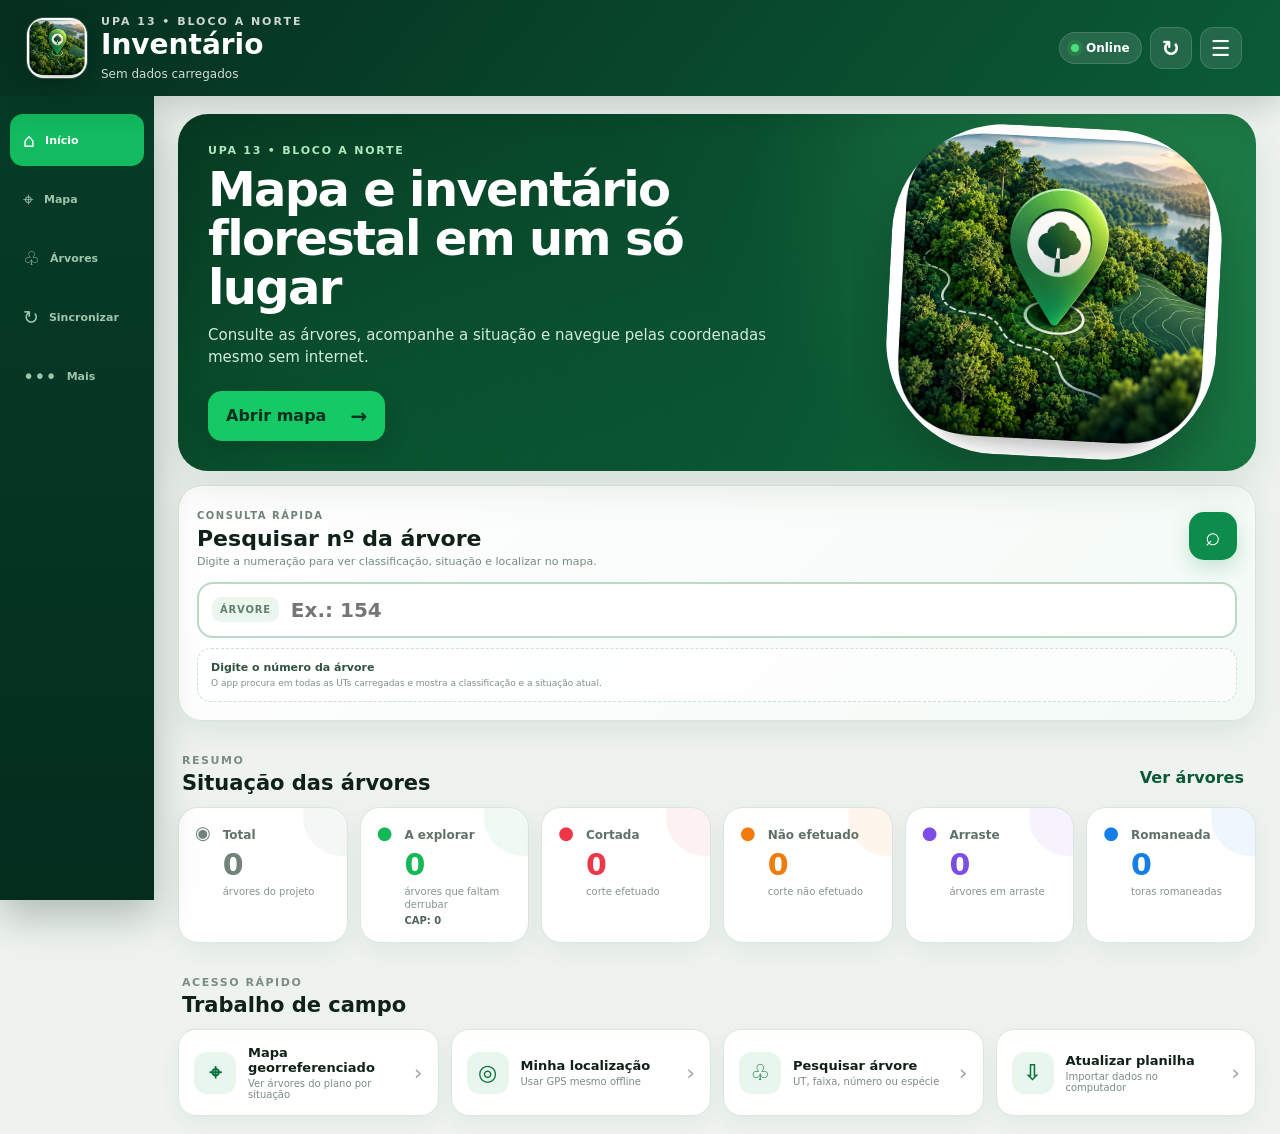
==== commit 71bee045: "Add files via upload" ====
--- a/index.html
+++ b/index.html
@@ -6,7 +6,7 @@
   <meta name="theme-color" content="#062d1d">
   <title>Inventário</title>
   <link rel="manifest" href="manifest.webmanifest">
-  <link rel="stylesheet" href="styles.css">
+  <link rel="stylesheet" href="styles.css?v=45">
 </head>
 <body>
 <div class="app-shell">
@@ -92,6 +92,7 @@
           <strong>Mapa georreferenciado</strong>
         </div>
         <div class="map-actions">
+          <button class="map-round mobile-map-picker-btn" id="mobileMapPickerBtn" title="Escolher mapa offline">MAPAS</button>
           <button class="map-round" id="filterMapBtn" title="Filtros">≡</button>
           <button class="map-round nav-location-btn" id="myLocationBtn" title="Minha localização / acompanhar GPS"><span class="nav-location-pointer">➤</span></button>
           <button class="map-round label-toggle active" id="labelsToggleBtn" title="Mostrar/ocultar numeração">Nº</button>
@@ -102,12 +103,22 @@
       <div class="map-wrap" id="mapWrap">
         <canvas id="geoMap"></canvas>
         <div class="map-tools-dock" id="mapToolsDock" hidden>
-          <button class="dock-btn" id="dockCenterBtn" title="Marcar ponto no mapa">📍</button>
+          <button class="dock-btn" id="dockMarkerBtn" title="Adicionar marcador">⌖</button>
           <button class="dock-btn" id="dockLabelBtn" title="Mostrar/ocultar numeração">✎</button>
-          <button class="dock-btn" id="dockTrackBtn" title="Novo rastreio">〰</button>
+          <button class="dock-btn" id="dockTrackBtn" title="Rastrear percurso">〰</button>
           <button class="dock-btn" id="dockExportBtn" title="Exportar SHP">▤</button>
-          <button class="dock-btn" id="dockFitBtn" title="Enquadrar mapa">⬈</button>
+          <button class="dock-btn" id="dockFitBtn" title="Enquadrar mapa">↗</button>
+          <button class="dock-btn" id="dockCompassBtn" title="Mostrar/ocultar bússola">✥</button>
           <button class="dock-btn" id="dockTargetBtn" title="Centralizar localização">◎</button>
+        </div>
+        <div class="map-compass" id="mapCompass" hidden aria-label="Bússola">
+          <div class="compass-cardinal compass-n">N</div>
+          <div class="compass-cardinal compass-e">L</div>
+          <div class="compass-cardinal compass-s">S</div>
+          <div class="compass-cardinal compass-w">O</div>
+          <div class="compass-needle" id="compassNeedle"><span></span></div>
+          <div class="compass-center"></div>
+          <div class="compass-deg" id="compassDeg">0°</div>
         </div>
         <div class="map-count" id="mapCount">0 árvores no mapa</div>
         <div class="map-legend" id="mapLegend">
@@ -124,11 +135,17 @@
           <button id="stopNavBtn">Parar</button>
         </div>
       </div>
-      <div class="map-bottom-panel">
+      <div class="map-bottom-panel" id="mapBottomPanel">
         <button class="track-toggle bottom" id="trackToggleBtn" title="Iniciar ou parar rastreamento do percurso"><span>●</span><b>Novo rastreio</b></button>
+        <button class="track-collapse-btn" id="trackCollapseBtn" title="Recolher painel" aria-label="Recolher painel" hidden>⌄</button>
         <div class="track-hud bottom" id="trackHud" hidden>
           <div class="track-rec" id="trackRecDot">●</div>
-          <div><small id="trackStatusText">ÚLTIMO PERCURSO</small><strong id="trackDistance">0 m</strong><span id="trackInfo">0 pontos • 00:00</span></div>
+          <div class="track-main-info"><small id="trackStatusText">ÚLTIMO PERCURSO</small><strong id="trackDistance">0 m</strong><span id="trackInfo">0 pontos • 00:00</span></div>
+          <div class="track-extra" id="trackExtra">
+            <span><small>Direção</small><b id="trackHeading">—</b></span>
+            <span><small>Velocidade</small><b id="trackSpeed">0,0 km/h</b></span>
+            <span><small>Média</small><b id="trackAvgSpeed">0,0 km/h</b></span>
+          </div>
           <button id="trackExportBtn" hidden>Exportar SHP</button>
         </div>
       </div>
@@ -171,9 +188,29 @@
   </form>
 </dialog>
 
+
+<dialog id="mobileMapDialog" class="modal-dialog mobile-map-dialog">
+  <form method="dialog" class="modal-card mobile-map-card" onsubmit="return false">
+    <div class="modal-head">
+      <div><span>Uso offline</span><h2>Escolher mapa</h2></div>
+      <button class="close-modal" id="mobileMapCloseBtn" type="button" value="cancel" aria-label="Fechar">×</button>
+    </div>
+    <div class="mobile-map-offline-note">
+      <b>✓ Funciona sem internet</b>
+      <span>Escolha um mapa, todos juntos ou adicione um PDF direto do celular. Depois funciona offline.</span>
+    </div>
+    <div class="mobile-map-actions">
+      <button type="button" class="primary-btn" id="mobileAddPdfBtn">＋ Adicionar PDF do celular</button>
+      <button type="button" class="primary-btn" id="mobileUseAllMapsBtn">🗺 Usar todos os mapas</button>
+      <button type="button" class="secondary-btn" id="mobileRefreshMapsBtn">↻ Atualizar do PC</button>
+    </div>
+    <div id="mobileMapList" class="mobile-map-list"></div>
+  </form>
+</dialog>
+
 <dialog id="settingsDialog" class="modal-dialog">
   <form method="dialog" class="modal-card settings-card" onsubmit="return false">
-    <div class="modal-head"><div><span>Nobre Florestal</span><h2>Configurações</h2></div><button class="close-modal" type="button" value="cancel">×</button></div>
+    <div class="modal-head"><div><span>Nobre Florestal</span><h2>Configurações</h2></div><button class="close-modal" id="settingsCloseBtn" type="button" value="cancel" aria-label="Fechar configurações">×</button></div>
     <div class="setting-section"><h3>Sincronização PC ↔ celular</h3><p>Use a mesma URL e chave no computador e no celular. O celular guarda a última atualização para trabalhar offline.</p>
       <div class="settings-lock-row"><span class="settings-lock-badge">Bloqueado</span><button class="secondary-btn" id="settingsEditBtn">✎ Editar</button></div>
       <label>URL do Apps Script<input id="apiUrl" placeholder="https://script.google.com/macros/s/.../exec"></label>
@@ -207,7 +244,20 @@
       </div>
       <button class="primary-btn full" id="saveProjectMapBtn">Salvar projeto e enviar aos celulares</button>
     </div>
-    <div class="setting-section"><h3>Modo offline</h3><div class="offline-info"><b>✓</b><div><strong>Mapa e dados locais</strong><small>Depois da primeira sincronização, o inventário e o mapa do projeto ficam salvos no aparelho. A navegação usa GPS offline e mostra sua posição com ponto azul até o destino.</small></div></div></div>
+    <div class="setting-section"><h3>Modo offline</h3><div class="offline-info"><b>✓</b><div><strong>Mapa e dados locais</strong><small>Depois da sincronização, o inventário e TODOS os mapas do projeto ficam salvos no aparelho. Você pode escolher um mapa ou usar todos juntos sem internet. A navegação usa GPS offline e mostra sua posição com ponto azul até o destino.</small></div></div><div class="app-version-badge">Versão Android 4.5 • estável • vários celulares • sync rápida</div></div>
+  </form>
+</dialog>
+
+<dialog id="markerDialog" class="modal-dialog marker-dialog">
+  <form method="dialog" class="modal-card marker-card" onsubmit="return false">
+    <div class="modal-head"><div><span>Mapa</span><h2 id="markerDialogTitle">Novo marcador</h2></div><button class="close-modal marker-cancel" id="markerCancelX" type="button" aria-label="Fechar">×</button></div>
+    <label>Nome do marcador <small>(opcional)</small><input id="markerNameInput" maxlength="80" placeholder="Pode deixar em branco"></label>
+    <div class="marker-coord" id="markerCoordText"></div>
+    <div class="modal-actions marker-actions">
+      <button class="danger-btn" id="markerDeleteBtn" type="button" hidden>Excluir</button>
+      <button class="secondary-btn" id="markerCancelBtn" type="button">Cancelar</button>
+      <button class="primary-btn" id="markerSaveBtn" type="button">Salvar marcador</button>
+    </div>
   </form>
 </dialog>
 
@@ -225,6 +275,6 @@
 
 <div class="toast" id="toast" hidden></div>
 <script src="initial_data.js"></script>
-<script src="app.js"></script>
+<script src="app.js?v=45"></script>
 </body>
 </html>
--- a/styles.css
+++ b/styles.css
@@ -160,3 +160,263 @@
 }
 
 .map-tools-dock[hidden]{display:none!important}
+
+/* ===== V3.1 — BARRA TIPO AVENZA + BÚSSOLA + RASTREIO RECOLHÍVEL ===== */
+.map-tools-dock{
+  position:absolute;right:14px;top:14px;z-index:18;
+  display:flex;flex-direction:column;gap:10px;
+  padding:0;
+}
+.map-tools-dock[hidden]{display:none!important}
+.dock-btn{
+  width:64px;height:64px;border:0;border-radius:19px;
+  display:grid;place-items:center;
+  background:rgba(48,48,48,.72);color:#fff;
+  backdrop-filter:blur(8px);-webkit-backdrop-filter:blur(8px);
+  box-shadow:0 10px 22px rgba(0,0,0,.20);
+  font-size:25px;font-weight:700;line-height:1;
+}
+.dock-btn.active{background:rgba(46,46,46,.88);color:#42eaa0;box-shadow:0 0 0 2px rgba(66,234,160,.18),0 10px 22px rgba(0,0,0,.22)}
+
+.map-compass{
+  position:absolute;left:14px;top:14px;z-index:17;
+  width:108px;height:108px;border-radius:50%;
+  background:rgba(255,255,255,.94);border:1px solid rgba(7,60,38,.18);
+  box-shadow:0 8px 24px rgba(0,0,0,.16);
+  backdrop-filter:blur(6px);-webkit-backdrop-filter:blur(6px);
+}
+.map-compass[hidden]{display:none!important}
+.compass-cardinal{position:absolute;font-size:11px;font-weight:950;color:#40584a;line-height:1}
+.compass-n{top:7px;left:50%;transform:translateX(-50%);color:#e22c38}.compass-s{bottom:20px;left:50%;transform:translateX(-50%)}
+.compass-e{right:8px;top:45%;transform:translateY(-50%)}.compass-w{left:8px;top:45%;transform:translateY(-50%)}
+.compass-needle{position:absolute;left:50%;top:50%;width:12px;height:45px;transform-origin:50% 86%;transform:translate(-50%,-86%) rotate(0deg);transition:transform .12s linear}
+.compass-needle:before{content:"";position:absolute;left:3px;top:0;border-left:3px solid transparent;border-right:3px solid transparent;border-bottom:24px solid #e32636}
+.compass-needle:after{content:"";position:absolute;left:3px;bottom:0;border-left:3px solid transparent;border-right:3px solid transparent;border-top:21px solid #8e9b94}
+.compass-center{position:absolute;left:50%;top:50%;width:8px;height:8px;border-radius:50%;background:#087d49;border:2px solid #fff;transform:translate(-50%,-50%);box-shadow:0 0 0 1px #087d49}
+.compass-deg{position:absolute;left:50%;bottom:4px;transform:translateX(-50%);font-size:8px;font-weight:900;color:#214b36;white-space:nowrap}
+
+.map-bottom-panel{position:relative;display:grid;grid-template-columns:auto auto 1fr;gap:8px;align-items:center;transition:all .18s ease}
+.track-collapse-btn{width:36px;height:36px;border:1px solid #d2dfd7;border-radius:11px;background:#fff;color:#17492e;font-size:18px;font-weight:900;box-shadow:0 5px 14px rgba(7,55,32,.10)}
+.track-collapse-btn[hidden]{display:none!important}
+.track-hud.bottom{grid-column:1/-1;width:100%;max-width:none;grid-template-columns:24px minmax(110px,1fr) auto auto;gap:9px}
+.track-main-info{min-width:0}.track-extra{display:flex;gap:12px;align-items:center}.track-extra>span{display:flex;flex-direction:column;gap:2px;min-width:70px}.track-extra small{font-size:7px}.track-extra b{font-size:11px;color:#173d2b;white-space:nowrap}
+.map-bottom-panel.collapsed{grid-template-columns:auto auto;justify-content:start;margin-bottom:2px}
+.map-bottom-panel.collapsed .track-hud{display:none!important}
+.map-bottom-panel.collapsed .track-toggle.bottom{padding:7px 9px}
+.map-bottom-panel.collapsed .track-toggle.bottom b{font-size:8px}
+
+@media(max-width:700px){
+  .map-tools-dock{right:12px;top:12px;gap:9px}
+  .dock-btn{width:58px;height:58px;border-radius:18px;font-size:23px}
+  .map-compass{left:10px;top:10px;width:96px;height:96px}
+  .track-hud.bottom{grid-template-columns:18px minmax(88px,1fr) auto;gap:6px}
+  .track-hud.bottom .track-extra{grid-column:2/4;display:grid;grid-template-columns:repeat(3,1fr);gap:5px;width:100%}
+  .track-extra>span{min-width:0;padding:5px 6px;border-radius:8px;background:#f2f7f4}
+  .track-extra b{font-size:9px}.track-extra small{font-size:6.5px}
+  .track-collapse-btn{width:32px;height:32px;border-radius:9px;font-size:16px}
+}
+
+
+/* ===== V3.2 CORREÇÕES REAIS ===== */
+.app-version-badge{margin-top:12px;font-size:11px;font-weight:900;color:#567064;text-align:center}
+.marker-card{max-width:440px}
+.marker-card label small{font-weight:700;color:#819087}
+.marker-coord{margin:-4px 0 14px;padding:9px 11px;border-radius:10px;background:#f1f6f3;color:#5a6d62;font-size:11px;font-family:ui-monospace,SFMono-Regular,Consolas,monospace}
+.marker-actions{grid-template-columns:auto 1fr 1.3fr}
+.danger-btn{border:0;border-radius:12px;padding:11px 14px;background:#ffe9e9;color:#a51616;font-weight:900}
+#settingsCloseBtn{position:relative;z-index:3;touch-action:manipulation}
+#markerDialog .modal-card{position:relative}
+#markerDialog input{font-size:16px}
+.android-app .map-tools-dock{right:12px;top:12px}
+.android-app .dock-btn{width:58px;height:58px;border-radius:18px;background:rgba(45,45,45,.78);color:#fff}
+.android-app .dock-btn.active{background:rgba(32,32,32,.92);color:#51ef9f;box-shadow:0 0 0 2px rgba(81,239,159,.28),0 10px 22px rgba(0,0,0,.22)}
+
+
+/* ===== V4.0 — SELETOR DE MAPAS OFFLINE NO CELULAR ===== */
+.mobile-map-picker-btn{
+  width:auto!important;
+  min-width:54px!important;
+  padding:0 8px!important;
+  font-size:8px!important;
+  font-weight:950!important;
+  letter-spacing:.04em!important;
+}
+.mobile-map-card{
+  width:min(94vw,620px)!important;
+  max-height:84vh!important;
+  overflow:auto!important;
+}
+.mobile-map-offline-note{
+  display:flex;
+  flex-direction:column;
+  gap:3px;
+  padding:11px 12px;
+  margin:2px 0 12px;
+  border-radius:12px;
+  background:#eaf8ef;
+  border:1px solid #c8e9d4;
+  color:#17482e;
+}
+.mobile-map-offline-note b{font-size:12px}
+.mobile-map-offline-note span{font-size:10px;line-height:1.35;color:#577064}
+.mobile-map-actions{
+  display:grid;
+  grid-template-columns:1fr 1fr;
+  gap:8px;
+  margin-bottom:12px;
+}
+.mobile-map-actions button{min-height:44px}
+.mobile-map-list{
+  display:grid;
+  gap:8px;
+}
+.mobile-map-row{
+  display:flex;
+  align-items:center;
+  justify-content:space-between;
+  gap:10px;
+  padding:11px;
+  border:1px solid #dbe7df;
+  border-radius:13px;
+  background:#fff;
+}
+.mobile-map-row.active{
+  border-color:#1bb65d;
+  background:#effaf3;
+}
+.mobile-map-row-info{
+  min-width:0;
+  flex:1;
+}
+.mobile-map-row-info strong{
+  display:block;
+  font-size:12px;
+  white-space:nowrap;
+  overflow:hidden;
+  text-overflow:ellipsis;
+}
+.mobile-map-row-info small{
+  display:block;
+  margin-top:3px;
+  font-size:9px;
+  color:#73847b;
+}
+.mobile-map-row-actions{
+  display:flex;
+  gap:6px;
+  flex-wrap:wrap;
+  justify-content:flex-end;
+}
+.mobile-map-row-actions button{
+  border:1px solid #cfe0d4;
+  background:#f8fbf9;
+  color:#16472d;
+  border-radius:9px;
+  padding:9px 10px;
+  font-size:9px;
+  font-weight:900;
+  min-height:38px;
+}
+.mobile-map-empty{
+  padding:22px 12px;
+  border:1px dashed #cadad0;
+  border-radius:12px;
+  text-align:center;
+  color:#708179;
+  font-size:11px;
+}
+.mobile-map-mode-badge{
+  display:inline-flex;
+  align-items:center;
+  max-width:62vw;
+  padding:4px 8px;
+  border-radius:999px;
+  background:#eaf8ef;
+  color:#0a6b3a;
+  font-size:8px;
+  font-weight:950;
+  white-space:nowrap;
+  overflow:hidden;
+  text-overflow:ellipsis;
+}
+@media(max-width:420px){
+  .mobile-map-actions{grid-template-columns:1fr}
+  .mobile-map-row{align-items:flex-start;flex-direction:column}
+  .mobile-map-row-actions{width:100%}
+  .mobile-map-row-actions button{flex:1}
+}
+
+
+/* ===== V4.1 — PDF DIRETO DO CELULAR ===== */
+#mobileAddPdfBtn{
+  grid-column:1/-1;
+  min-height:48px;
+  font-size:11px;
+}
+.mobile-map-local-tag{
+  display:inline-block;
+  margin-left:5px;
+  padding:2px 5px;
+  border-radius:999px;
+  background:#fff2c9;
+  color:#725300;
+  font-size:7px;
+  font-weight:950;
+  vertical-align:middle;
+}
+
+
+/* ===== V4.5 — BARRA INFERIOR ESTÁVEL E MAIOR ===== */
+@media(max-width:700px){
+  .bottom-nav{
+    left:8px!important;
+    right:8px!important;
+    bottom:calc(28px + env(safe-area-inset-bottom,0px))!important;
+    width:auto!important;
+    height:84px!important;
+    border-radius:20px!important;
+    padding:7px 8px!important;
+    z-index:120!important;
+  }
+  .bottom-nav button{
+    height:68px!important;
+    min-height:68px!important;
+    border-radius:13px!important;
+    padding:4px 2px!important;
+    gap:3px!important;
+    touch-action:manipulation!important;
+  }
+  .bottom-nav span{font-size:24px!important;line-height:1!important}
+  .bottom-nav b{font-size:9px!important;line-height:1.05!important;margin-top:3px!important}
+
+  .screen:not(.map-screen){
+    padding-bottom:calc(132px + env(safe-area-inset-bottom,0px))!important;
+  }
+  .map-screen.active{
+    height:calc(100dvh - 184px - env(safe-area-inset-bottom,0px))!important;
+  }
+  .toast{
+    bottom:calc(122px + env(safe-area-inset-bottom,0px))!important;
+  }
+
+  /* Mantém os campos no DOM para estabilidade, mas não exige digitação no celular. */
+  #settingsDialog label:has(#apiUrl),
+  #settingsDialog label:has(#syncKey),
+  #settingsDialog .settings-lock-row,
+  #saveSettingsBtn{
+    display:none!important;
+  }
+}
+
+@media(max-width:390px){
+  .bottom-nav{
+    bottom:calc(24px + env(safe-area-inset-bottom,0px))!important;
+    height:82px!important;
+  }
+  .bottom-nav button{
+    height:66px!important;
+    min-height:66px!important;
+  }
+  .bottom-nav span{font-size:22px!important}
+  .bottom-nav b{font-size:8.5px!important}
+}
